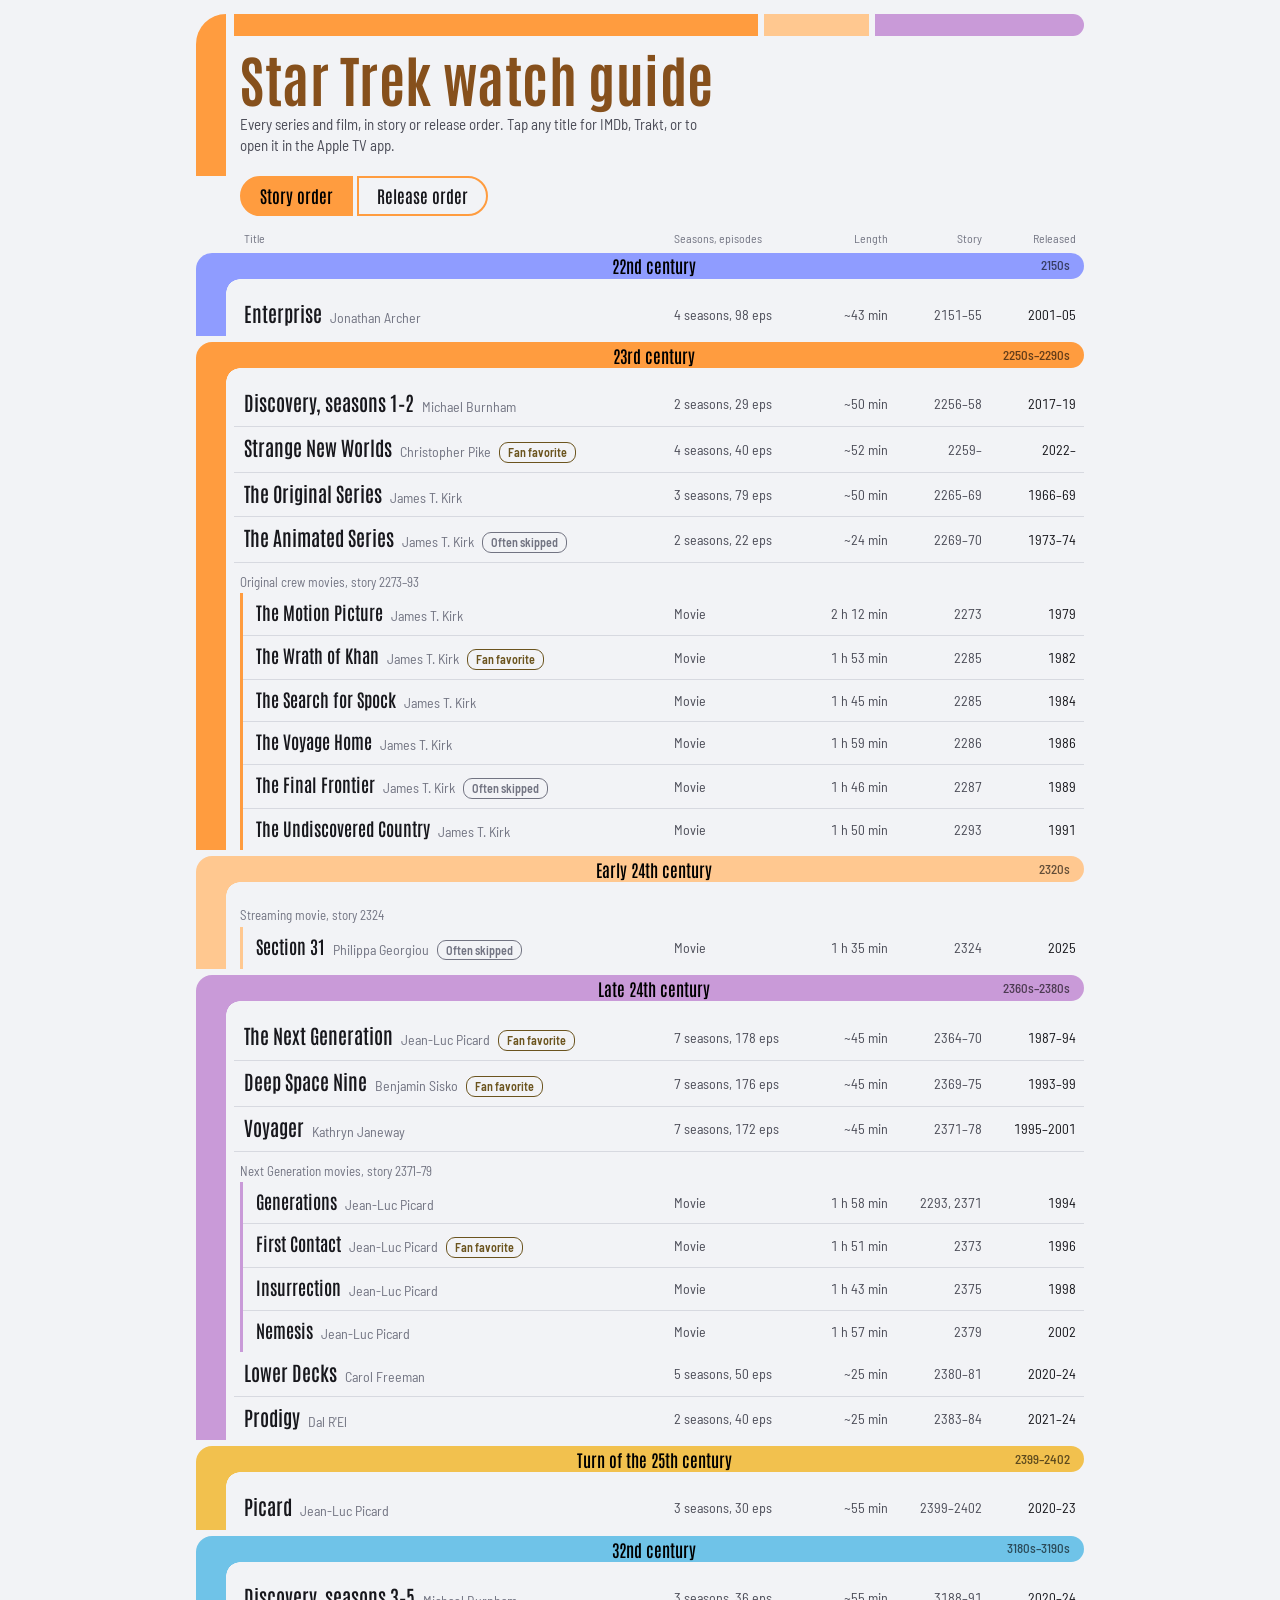
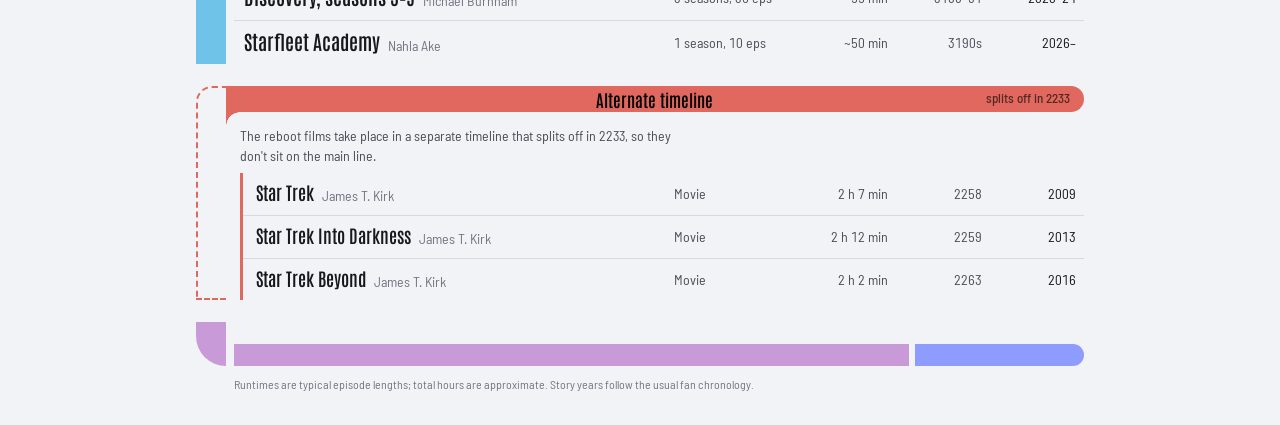
==== star-trek.html @ 736fa16a "Added a Star Trek guide generated by Claude Opus 5.5 High." ====
<!doctype html>
<html lang="en">
<head>
<meta charset="utf-8">
<meta name="viewport" content="width=device-width, initial-scale=1, viewport-fit=cover">
<meta name="color-scheme" content="light dark">
<meta name="theme-color" content="#000000" media="(prefers-color-scheme: dark)">
<meta name="theme-color" content="#f2f3f6" media="(prefers-color-scheme: light)">
<meta name="apple-mobile-web-app-capable" content="yes">
<meta name="apple-mobile-web-app-status-bar-style" content="default">
<title>Star Trek Watch Guide</title>
<link rel="preconnect" href="https://fonts.googleapis.com">
<link rel="preconnect" href="https://fonts.gstatic.com" crossorigin>
<link href="https://fonts.googleapis.com/css2?family=Antonio:wght@400;600;700&family=Barlow+Semi+Condensed:wght@400;500;600&display=swap" rel="stylesheet">
<style>
:root{
  color-scheme:dark;
  --bg:#000;
  --sheet:#14110e;
  --press:#1a1612;
  --backdrop:rgba(0,0,0,.7);
  --mix:100%;
  --title:#ffc890;
  --ink:#f3e7d6;
  --ink-2:#b9ab98;
  --ink-3:#7d7366;
  --line:#2a2622;
  --panel:#100e0c;
  --orange:#ff9c3f;
  --peach:#ffc890;
  --lilac:#c99ad8;
  --blue:#8f9cff;
  --gold:#f2c14e;
  --sky:#6fc3e8;
  --red:#e0685e;
  --display:"Antonio","Arial Narrow","Roboto Condensed",sans-serif;
  --text:"Barlow Semi Condensed","Arial Narrow",system-ui,sans-serif;
  --gl:max(16px,env(safe-area-inset-left));
  --gr:max(16px,env(safe-area-inset-right));
}
@media (prefers-color-scheme: light){
  :root{
    color-scheme:light;
    --bg:#f2f3f6;
    --sheet:#ffffff;
    --panel:#e7e9ef;
    --press:#dcdfe7;
    --line:#d7d9e0;
    --ink:#17171c;
    --ink-2:#4b4c57;
    --ink-3:#727482;
    --backdrop:rgba(25,25,35,.35);
    --mix:55%;
    --title:color-mix(in oklab,#ff9c3f 62%,#000);
  }
}
*{box-sizing:border-box}
[hidden]{display:none!important}
html{-webkit-text-size-adjust:100%}
body{margin:0;background:var(--bg);transition:background-color .2s,color .2s;color:var(--ink);font-family:var(--text);font-size:16px;line-height:1.4}
a{color:inherit}
button{font:inherit;color:inherit}

/* ---------- frame ---------- */
.wrap{max-width:920px;margin:0 auto;padding:calc(env(safe-area-inset-top) + 14px) var(--gr) calc(env(safe-area-inset-bottom) + 32px) var(--gl)}
.top{display:grid;grid-template-columns:30px 1fr;grid-template-rows:auto auto;column-gap:8px}
.elbow{grid-row:1/3;background:var(--orange);border-radius:30px 0 0 0;position:relative}
.topbar{display:flex;gap:6px;height:22px}
.topbar i{display:block;height:100%;border-radius:0 11px 11px 0}
.topbar i:nth-child(1){flex:5;background:var(--orange);border-radius:0}
.topbar i:nth-child(2){flex:1;background:var(--peach);border-radius:0}
.topbar i:nth-child(3){flex:2;background:var(--lilac)}
.head{padding:14px 0 20px 6px}
h1{font-family:var(--display);font-weight:700;font-size:clamp(34px,7vw,56px);line-height:1;margin:0;letter-spacing:.01em;color:var(--title)}
.sub{margin:8px 0 0;color:var(--ink-2);font-size:15px;max-width:60ch}

/* ---------- sort switch ---------- */
.sorter{display:grid;grid-template-columns:30px 1fr;column-gap:8px;margin:0 0 14px}
.seg{display:inline-flex;gap:4px;justify-self:start;margin-left:6px}
.seg button{font-family:var(--display);font-weight:600;font-size:17px;height:40px;padding:0 18px;white-space:nowrap;border:2px solid var(--orange);background:none;color:var(--ink);cursor:pointer;-webkit-tap-highlight-color:transparent}
.seg button:first-child{border-radius:20px 0 0 20px}
.seg button:last-child{border-radius:0 20px 20px 0}
.seg button[aria-pressed="true"]{background:var(--orange);color:#000}
.seg button:focus-visible{outline:2px solid var(--title);outline-offset:2px}

/* ---------- column header (wide only) ---------- */
.cols{display:none}

/* ---------- eras ---------- */
.era{display:grid;grid-template-columns:30px 1fr;column-gap:8px;margin-top:6px}
.era-bar{background:var(--c);border-radius:16px 0 0 0}
.era-body{min-width:0}
/* era header = horizontal band joined to the left bar, label inside */
.era-head{position:relative;display:grid;grid-template-columns:minmax(0,1fr) auto minmax(0,1fr);align-items:center;gap:10px;min-height:26px;margin:0 0 14px -8px;padding:3px 14px 3px 12px;background:var(--c);border-radius:0 13px 13px 0;color:#000}
.era-head.yrs{grid-template-columns:minmax(0,1fr) auto minmax(max-content,1fr)}
.era-head.yrs small{white-space:nowrap}
.era-head::after{content:"";position:absolute;left:0;top:100%;width:14px;height:14px;background:radial-gradient(circle at 100% 100%,transparent 13.5px,var(--c) 14px)}
.era-head h2{grid-column:2;text-align:center;font-family:var(--display);font-weight:600;font-size:17px;margin:0;line-height:1.1;color:#000}
.era-head small{font-size:13px;font-weight:500;font-family:var(--text);color:rgba(0,0,0,.62);grid-column:3;justify-self:end;text-align:right;line-height:1.2}

/* ---------- rows ---------- */
.row{display:block;width:100%;text-align:left;background:none;border:0;border-bottom:1px solid var(--line);padding:10px 4px 10px 6px;cursor:pointer;-webkit-tap-highlight-color:transparent;position:relative}
.row:last-child{border-bottom:0}
.row:hover{background:var(--panel)}
.row:focus-visible{outline:2px solid var(--title);outline-offset:-2px;border-radius:6px}
.row:active{background:var(--press)}
.t{display:flex;align-items:baseline;gap:8px;flex-wrap:wrap}
.name{font-family:var(--display);font-weight:600;font-size:20px;line-height:1.15;color:var(--ink)}
.lead{font-size:14px;color:var(--ink-3);white-space:nowrap}
.tag{font-size:12px;font-weight:600;padding:1px 8px;border-radius:9px;background:var(--c);color:#000;white-space:nowrap}
.tag.fav{background:none;--fc:color-mix(in oklab,var(--gold) var(--mix),#000);color:var(--fc);border:1px solid var(--fc)}
.tag.skip{background:none;color:var(--ink-3);border:1px solid var(--ink-3)}
.meta{display:flex;flex-wrap:wrap;gap:2px 14px;margin-top:3px;font-size:14px;color:var(--ink-2)}
.meta em{font-style:normal;color:var(--ink-3)}
.meta .rel{color:var(--ink)}
.grouplabel{font-size:13px;color:var(--ink-3);padding:10px 0 2px 6px}
.films{border-left:3px solid var(--c);margin-left:6px}
.films .row{padding-left:12px}
.films .name{font-size:18px}

.note{margin:22px 0 0;display:grid;grid-template-columns:30px 1fr;column-gap:8px}
.note .era-bar{background:none;border:2px dashed var(--c);border-right:0}
.note p{margin:4px 0 8px 6px;color:var(--ink-2);font-size:14px;max-width:62ch}
.foot{display:grid;grid-template-columns:30px 1fr;column-gap:8px;margin-top:22px}
.foot .elbow-b{background:var(--lilac);border-radius:0 0 0 30px;height:44px}
.foot .bar{display:flex;gap:6px;align-self:end;height:22px}
.foot .bar i{display:block;height:100%}
.foot .bar i:nth-child(1){flex:4;background:var(--lilac)}
.foot .bar i:nth-child(2){flex:1;background:var(--blue);border-radius:0 11px 11px 0}
.fine{margin:10px 0 0 38px;font-size:12px;color:var(--ink-3)}

/* ---------- popup ---------- */
dialog{border:0;padding:0;background:transparent;color:var(--ink);max-width:none;max-height:none;width:100%;height:100%;margin:0}
dialog::backdrop{background:var(--backdrop);-webkit-backdrop-filter:blur(3px);backdrop-filter:blur(3px)}
.sheet-wrap{position:fixed;inset:0;display:flex;align-items:flex-end;justify-content:center}
.sheet{width:100%;max-width:560px;background:var(--sheet);border-top:4px solid var(--c);border-radius:22px 22px 0 0;padding:18px var(--gr) calc(env(safe-area-inset-bottom) + 18px) var(--gl);max-height:90vh;overflow:auto;animation:up .22s ease-out}
@keyframes up{from{transform:translateY(24px);opacity:0}to{transform:none;opacity:1}}
@media (prefers-reduced-motion:reduce){.sheet{animation:none}}
.sh-top{display:flex;justify-content:space-between;align-items:flex-start;gap:12px}
.sh-era{font-size:13px;color:color-mix(in oklab,var(--c) var(--mix),#000);font-weight:600}
.sh-title{font-family:var(--display);font-weight:700;font-size:30px;line-height:1.05;margin:2px 0 0;color:var(--title)}
.sh-lead{margin-top:4px;font-size:15px;color:var(--ink-2)}
.close{flex:none;width:36px;height:36px;border-radius:18px;border:1px solid var(--ink-3);background:none;cursor:pointer;font-size:20px;line-height:1}
.close:focus-visible{outline:2px solid var(--title);outline-offset:2px}
.facts{display:grid;grid-template-columns:repeat(auto-fit,minmax(110px,1fr));gap:8px;margin:14px 0 6px}
.fact{background:var(--bg);border-radius:10px;padding:8px 10px}
.fact small{display:block;font-size:12px;color:var(--ink-3)}
.fact span{font-family:var(--display);font-size:20px;font-weight:600;white-space:nowrap}
.blurb{color:var(--ink-2);font-size:15px;margin:10px 0 14px}
.why{margin:-4px 0 14px;padding:8px 12px;border-left:3px solid var(--ink-3);background:var(--bg);border-radius:0 8px 8px 0;color:var(--ink-2);font-size:15px}
.why b{color:var(--ink);font-weight:600}
.links{display:grid;gap:8px}
.lk{display:flex;align-items:center;justify-content:space-between;text-decoration:none;color:#000;font-family:var(--display);font-weight:600;font-size:20px;height:52px;padding:0 20px;border-radius:26px;background:var(--lc)}
.lk small{font-family:var(--text);font-weight:500;font-size:13px;opacity:.75}
.lk:focus-visible{outline:2px solid var(--ink);outline-offset:3px}
.lk.apple{--lc:var(--orange)}
.lk.imdb{--lc:var(--gold)}
.lk.trakt{--lc:var(--lilac)}
.lk.off{opacity:.45;pointer-events:none}

/* ---------- wide / landscape ---------- */
@media (min-width:700px){
  .row,.cols div{display:grid;grid-template-columns:minmax(0,1fr) 128px 74px 82px 82px;align-items:center;column-gap:12px;padding:9px 8px 9px 10px}
  .meta{display:contents}
  .meta>span{white-space:nowrap;font-variant-numeric:tabular-nums}
  .meta .m-rt,.meta .m-story,.meta .m-rel{text-align:right}
  .meta em{display:none}
  .cols{display:grid;grid-template-columns:30px 1fr;column-gap:8px;margin-bottom:2px}
  .cols div{padding-top:0;padding-bottom:0;font-size:12px;color:var(--ink-3)}
  .cols div span:nth-child(n+3){text-align:right}
  .films .row{padding-left:13px}
  .sheet-wrap{align-items:center}
  .sheet{border-radius:22px;border-top:0;border-left:6px solid var(--c);padding:22px 24px 24px}
}
@media (min-width:700px) and (max-height:500px){
  /* phone landscape: shorter sheet, links side by side */
  .sheet{max-width:720px}
  .links{grid-template-columns:repeat(3,1fr)}
  .lk{flex-direction:column;justify-content:center;gap:0;height:58px;padding:0 10px}
  .facts{margin:10px 0 8px;grid-template-columns:repeat(auto-fit,minmax(88px,1fr))}
  .fact span{font-size:18px}
  .blurb{display:none}
}
@media (max-width:699px){.meta>span:empty{display:none}
  .seg button{font-size:15px;padding:0 12px;height:38px}}
@media (max-width:380px){
  .top,.era,.note,.foot,.sorter{grid-template-columns:22px 1fr}
  .seg button{padding:0 10px;font-size:14px}
  .elbow{border-radius:22px 0 0 0}
  .fine{margin-left:30px}
}
</style>
</head>
<body>
<div class="wrap">
  <header class="top">
    <div class="elbow" aria-hidden="true"></div>
    <div class="topbar" aria-hidden="true"><i></i><i></i><i></i></div>
    <div class="head">
      <h1>Star Trek watch guide</h1>
      <p class="sub">Every series and film, in story or release order. Tap any title for IMDb, Trakt, or to open it in the Apple TV app.</p>
    </div>
  </header>

  <div class="sorter"><span aria-hidden="true"></span>
    <div class="seg" role="group" aria-label="Sort order">
      <button type="button" data-mode="story" aria-pressed="true">Story order</button>
      <button type="button" data-mode="release" aria-pressed="false">Release order</button>
    </div>
  </div>

  <div class="cols" aria-hidden="true"><span></span><div><span>Title</span><span>Seasons, episodes</span><span>Length</span><span>Story</span><span>Released</span></div></div>

  <main id="timeline"></main>

  <section class="note" id="alt"></section>

  <footer class="foot" aria-hidden="true"><div class="elbow-b"></div><div class="bar"><i></i><i></i></div></footer>
  <p class="fine">Runtimes are typical episode lengths; total hours are approximate. Story years follow the usual fan chronology.</p>
</div>

<dialog id="pop" aria-labelledby="sh-title">
  <div class="sheet-wrap" id="sheetWrap">
    <div class="sheet" id="sheet">
      <div class="sh-top">
        <div><div class="sh-era" id="sh-era"></div><h3 class="sh-title" id="sh-title"></h3><div class="sh-lead" id="sh-lead"></div></div>
        <button class="close" id="close" aria-label="Close">×</button>
      </div>
      <div class="facts" id="sh-facts"></div>
      <p class="blurb" id="sh-blurb"></p>
      <p class="why" id="sh-why"><b>Often skipped.</b> <span></span></p>
      <div class="links">
        <a class="lk apple" id="lk-apple" target="_blank" rel="noopener">Apple TV <small>Open in TV app</small></a>
        <a class="lk imdb" id="lk-imdb" target="_blank" rel="noopener">IMDb <small>Ratings, cast</small></a>
        <a class="lk trakt" id="lk-trakt" target="_blank" rel="noopener">Trakt <small>Track progress</small></a>
      </div>
    </div>
  </div>
</dialog>

<script>
/* ===== DATA ===== */
const ERAS = [
  {id:"e1", name:"22nd century", years:"2150s", c:"var(--blue)", items:[
    {t:"Enterprise", lead:"Jonathan Archer", story:"2151–55", rel:"2001–05", s:4, e:98, rt:43,
     blurb:"Earth's first warp-5 starship, a century before Kirk. Slow first two seasons; season 4 is the strongest.",
     imdb:"tt0244365", trakt:"star-trek-enterprise", apple:"https://tv.apple.com/us/show/star-trek-enterprise/umc.cmc.10fdo1qpaj8u46zk0bo082gc7"}
  ]},
  {id:"e2", name:"23rd century", years:"2250s–2290s", c:"var(--orange)", items:[
    {t:"Discovery, seasons 1–2", lead:"Michael Burnham", story:"2256–58", rel:"2017–19", s:2, e:29, rt:50,
     blurb:"Serialized story around Michael Burnham during the Klingon war. Season 2 introduces this version of Pike and Spock.",
     imdb:"tt5171438", trakt:"star-trek-discovery", apple:"https://tv.apple.com/us/show/star-trek-discovery/umc.cmc.5ge1cirmxod01u8f8m3rplx5g"},
    {t:"Strange New Worlds", lead:"Christopher Pike", story:"2259–", rel:"2022–", s:4, e:40, rt:52, fav:true,
     blurb:"Captain Pike, Spock and Number One on the Enterprise, one adventure per episode. A final six-episode season 5 is still to come.",
     imdb:"tt12327578", trakt:"star-trek-strange-new-worlds", apple:"https://tv.apple.com/us/show/star-trek-strange-new-worlds/umc.cmc.1o10sclnk0t945h2mtuolocip"},
    {t:"The Original Series", lead:"James T. Kirk", story:"2265–69", rel:"1966–69", s:3, e:79, rt:50,
     blurb:"Kirk, Spock and McCoy. Dated production, timeless ideas. A curated best-of list works fine.",
     imdb:"tt0060028", trakt:"star-trek", apple:"https://tv.apple.com/us/show/star-trek-the-original-series/umc.cmc.5howwgk962prd0y3yi928rx5a"},
    {t:"The Animated Series", lead:"James T. Kirk", story:"2269–70", rel:"1973–74", s:2, e:22, rt:24, skip:true,
     blurb:"Saturday-morning continuation with the original cast's voices.",
     why:"A short 1970s cartoon. Fun trivia, but nothing later depends on it.",
     imdb:"tt0069637", trakt:"star-trek-the-animated-series", apple:"https://tv.apple.com/us/show/star-trek-the-animated-series/umc.cmc.56y2l08h8vfsex0vavk2ynf57"},
    {group:"Original crew movies", lead:"James T. Kirk", films:[
      {t:"The Motion Picture", st:"2273", y:1979, rt:132, imdb:"tt0079945", trakt:"star-trek-the-motion-picture-1979", apple:"https://tv.apple.com/us/movie/star-trek-the-motion-picture/umc.cmc.74uz08o8aeuy5jav1j7q8ml7b"},
      {t:"The Wrath of Khan", st:"2285", y:1982, rt:113, fav:true, imdb:"tt0084726", trakt:"star-trek-ii-the-wrath-of-khan-1982", apple:"https://tv.apple.com/us/movie/star-trek-ii-the-wrath-of-khan/umc.cmc.3louhyc2uuswb7fpm9n3fog51"},
      {t:"The Search for Spock", st:"2285", y:1984, rt:105, imdb:"tt0088170", trakt:"star-trek-iii-the-search-for-spock-1984", apple:"https://tv.apple.com/us/movie/star-trek-iii-the-search-for-spock/umc.cmc.7k68kfi3iqlyzgw94drtmhxqx"},
      {t:"The Voyage Home", st:"2286", y:1986, rt:119, imdb:"tt0092007", trakt:"star-trek-iv-the-voyage-home-1986", apple:"https://tv.apple.com/us/movie/star-trek-iv-the-voyage-home/umc.cmc.60sgpu17ghb4kal0yh4y5wudx"},
      {t:"The Final Frontier", st:"2287", y:1989, rt:106, skip:true, why:"Widely considered the weakest original-crew movie, and The Undiscovered Country doesn't require it.", imdb:"tt0098382", trakt:"star-trek-v-the-final-frontier-1989", apple:"https://tv.apple.com/us/movie/star-trek-v-the-final-frontier/umc.cmc.2oow7kmxqbifct4allge36mvf"},
      {t:"The Undiscovered Country", st:"2293", y:1991, rt:110, imdb:"tt0102975", trakt:"star-trek-vi-the-undiscovered-country-1991", apple:"https://tv.apple.com/us/movie/star-trek-vi-the-undiscovered-country/umc.cmc.3f31ie9f35bmily7sokbdl25d"}
    ], story:"2273–93"}
  ]},
  {id:"e25", name:"Early 24th century", years:"2320s", c:"var(--peach)", items:[
    {group:"Streaming movie", lead:"Philippa Georgiou", films:[
      {t:"Section 31", st:"2324", y:2025, rt:95, skip:true, imdb:"tt9603060", trakt:"star-trek-section-31-2025", apple:"https://tv.apple.com/us/movie/star-trek-section-31/umc.cmc.2qo6svome1zp6bjeo4sdm1g6c",
       blurb:"Spy thriller with Michelle Yeoh, set in 2324.",
       why:"Poorly received, and it stands apart from the main storyline."}
    ], story:"2324"}
  ]},
  {id:"e3", name:"Late 24th century", years:"2360s–2380s", c:"var(--lilac)", items:[
    {t:"The Next Generation", lead:"Jean-Luc Picard", story:"2364–70", rel:"1987–94", s:7, e:178, rt:45, fav:true,
     blurb:"Captain Picard's Enterprise-D. Seasons 1–2 are rough; it hits its stride from season 3.",
     imdb:"tt0092455", trakt:"star-trek-the-next-generation", apple:"https://tv.apple.com/us/show/star-trek-the-next-generation/umc.cmc.3xfdqq5108iysguntm4y3wklc"},
    {t:"Deep Space Nine", lead:"Benjamin Sisko", story:"2369–75", rel:"1993–99", s:7, e:176, rt:45, fav:true,
     blurb:"A space station at the edge of a war. The most serialized of the classic shows.",
     imdb:"tt0106145", trakt:"star-trek-deep-space-nine", apple:"https://tv.apple.com/us/show/star-trek-deep-space-nine/umc.cmc.6xuvq2wsnm99d8ne71pqo3q30"},
    {t:"Voyager", lead:"Kathryn Janeway", story:"2371–78", rel:"1995–2001", s:7, e:172, rt:45,
     blurb:"A ship flung across the galaxy, 70 years from home.",
     imdb:"tt0112178", trakt:"star-trek-voyager", apple:"https://tv.apple.com/us/show/star-trek-voyager/umc.cmc.3nelr2c27ahdxh47xw68p0o04"},
    {group:"Next Generation movies", lead:"Jean-Luc Picard", films:[
      {t:"Generations", st:"2293, 2371", y:1994, rt:118, imdb:"tt0111280", trakt:"star-trek-generations-1994", apple:"https://tv.apple.com/us/movie/star-trek-vii-generations/umc.cmc.mn5cpchxt5ygvhkmlnkb4twf"},
      {t:"First Contact", st:"2373", y:1996, rt:111, fav:true, imdb:"tt0117731", trakt:"star-trek-first-contact-1996", apple:"https://tv.apple.com/us/movie/star-trek-viii-first-contact/umc.cmc.4uyaqs81knrnkhbej5kjokx8w"},
      {t:"Insurrection", st:"2375", y:1998, rt:103, imdb:"tt0120844", trakt:"star-trek-insurrection-1998", apple:"https://tv.apple.com/us/movie/star-trek-ix-insurrection/umc.cmc.3zquh6faxkcczwd5lj99c5f23"},
      {t:"Nemesis", st:"2379", y:2002, rt:117, imdb:"tt0253754", trakt:"star-trek-nemesis-2002", apple:"https://tv.apple.com/us/movie/star-trek-x-nemesis/umc.cmc.7083so33nyqipfqj01zlhq39r"}
    ], story:"2371–79"},
    {t:"Lower Decks", lead:"Carol Freeman", story:"2380–81", rel:"2020–24", rm:8, s:5, e:50, rt:25,
     blurb:"Animated comedy about junior officers. Funnier once you know the franchise.",
     imdb:"tt9184820", trakt:"star-trek-lower-decks", apple:"https://tv.apple.com/us/show/star-trek-lower-decks/umc.cmc.3pcgb865v09usl6nqkoi10gu1"},
    {t:"Prodigy", lead:"Dal R'El", story:"2383–84", rel:"2021–24", rm:10, s:2, e:40, rt:25,
     blurb:"Animated adventure about young outsiders who find an abandoned starship. Family-friendly and surprisingly good.",
     imdb:"tt9795876", trakt:"star-trek-prodigy", apple:"https://tv.apple.com/us/show/star-trek-prodigy/umc.cmc.1zqk40gcoayvwt9tai2555wkp"}
  ]},
  {id:"e4", name:"Turn of the 25th century", years:"2399–2402", c:"var(--gold)", items:[
    {t:"Picard", lead:"Jean-Luc Picard", story:"2399–2402", rel:"2020–23", rm:1, s:3, e:30, rt:55,
     blurb:"Jean-Luc Picard in retirement and back in action. Season 3 is a beloved Next Generation reunion.",
     imdb:"tt8806524", trakt:"star-trek-picard", apple:"https://tv.apple.com/us/show/star-trek-picard/umc.cmc.2tqufhly635jf1fnuonxojax"}
  ]},
  {id:"e5", name:"32nd century", years:"3180s–3190s", c:"var(--sky)", items:[
    {t:"Discovery, seasons 3–5", lead:"Michael Burnham", story:"3188–91", rel:"2020–24", rm:10, s:3, e:36, rt:55,
     blurb:"The crew jumps 930 years ahead into a fractured galaxy.",
     imdb:"tt5171438", trakt:"star-trek-discovery", apple:"https://tv.apple.com/us/show/star-trek-discovery/umc.cmc.5ge1cirmxod01u8f8m3rplx5g"},
    {t:"Starfleet Academy", lead:"Nahla Ake", story:"3190s", rel:"2026–", s:1, e:10, rt:50,
     blurb:"Cadets in training at the reopened Academy, led by Holly Hunter's chancellor. Season 2, the last, is due in March 2027.",
     imdb:"tt8622160", trakt:null, traktSearch:"Star Trek Starfleet Academy", apple:"https://tv.apple.com/us/show/star-trek-starfleet-academy/umc.cmc.39ujsorzscjubwo9m4ljd4oxh"}
  ]}
];
const ALT = {name:"Alternate timeline", lead:"James T. Kirk", note:"The reboot films take place in a separate timeline that splits off in 2233, so they don't sit on the main line.", c:"var(--red)", films:[
  {t:"Star Trek", st:"2258", y:2009, rt:127, imdb:"tt0796366", trakt:"star-trek-2009", apple:"https://tv.apple.com/us/movie/star-trek/umc.cmc.1qfm0vxptnl42u4jclqwbtxt9"},
  {t:"Star Trek Into Darkness", st:"2259", y:2013, rt:132, imdb:"tt1408101", trakt:"star-trek-into-darkness-2013", apple:"https://tv.apple.com/us/movie/star-trek-into-darkness/umc.cmc.4rkplfpq4y0zbyxr3xolm5kvf"},
  {t:"Star Trek Beyond", st:"2263", y:2016, rt:122, imdb:"tt2660888", trakt:"star-trek-beyond-2016", apple:"https://tv.apple.com/us/movie/star-trek-beyond/umc.cmc.5wssqlk617t7jjmhn23v7q4pk"}
]};

/* ===== RENDER ===== */
const $ = s => document.querySelector(s);
const esc = s => String(s).replace(/[&<>"]/g, m => ({"&":"&amp;","<":"&lt;",">":"&gt;",'"':"&quot;"}[m]));
const hrs = (e, rt) => Math.round(e * rt / 60);
const fmtMin = m => `${Math.floor(m/60)} h ${m%60} min`;
const registry = [];

function tags(it){
  let h = "";
  if (it.fav) h += `<span class="tag fav">Fan favorite</span>`;
  if (it.skip) h += `<span class="tag skip">Often skipped</span>`;
  return h;
}
function showRow(it, era){
  const i = registry.push({...it, era, kind:"show"}) - 1;
  return `<button class="row show" data-i="${i}" style="--c:${era.c}">
        <span class="t"><span class="name">${esc(it.t)}</span><span class="lead">${esc(it.lead)}</span>${tags(it)}</span>
    <span class="meta">
      <span class="m-eps">${it.s} season${it.s>1?"s":""}, ${it.e} eps</span>
      <span class="m-rt">~${it.rt} min<em> each, ~${hrs(it.e,it.rt)} h total</em></span>
      <span class="m-story"><em>Story </em>${it.story}</span>
      <span class="m-rel rel"><em>Released </em>${it.rel}</span>
    </span></button>`;
}
function filmRow(f, era, groupName){
  const i = registry.push({...f, era, kind:"film", group:groupName}) - 1;
  return `<button class="row film" data-i="${i}" style="--c:${era.c}">
        <span class="t"><span class="name">${esc(f.t)}</span><span class="lead">${esc(f.lead)}</span>${tags(f)}</span>
    <span class="meta">
      <span class="m-eps">Movie</span>
      <span class="m-rt">${fmtMin(f.rt)}</span>
      <span class="m-story"><em>Story </em>${f.st}</span>
      <span class="m-rel rel"><em>Released </em>${f.y}</span>
    </span></button>`;
}
const DECADES = {
  1960:["The original run","var(--orange)"], 1970:["Animation and the first film","var(--peach)"],
  1980:["The films and a new generation","var(--lilac)"], 1990:["Trek on TV at its peak","var(--blue)"],
  2000:["A prequel, a farewell, a reboot","var(--gold)"], 2010:["Reboot films and streaming","var(--sky)"],
  2020:["The streaming era","var(--red)"]
};
let mode = "story";
function render(){
  registry.length = 0;
  if (mode === "release") return renderRelease();
  $("#alt").hidden = false;
  let h = "";
  for (const era of ERAS){
    h += `<section class="era" style="--c:${era.c}" aria-labelledby="${era.id}">
      <div class="era-bar" aria-hidden="true"></div>
      <div class="era-body">
        <div class="era-head yrs"><h2 id="${era.id}">${esc(era.name)}</h2><small>${era.years}</small></div>`;
    for (const it of era.items){
      if (it.group){
        h += `<div class="grouplabel">${esc(it.group)}, story ${it.story}</div><div class="films">`;
        for (const f of it.films) h += filmRow({lead:it.lead, ...f}, era, it.group);
        h += `</div>`;
      } else h += showRow(it, era);
    }
    h += `</div></section>`;
  }
  $("#timeline").innerHTML = h;

  const altEra = {name:ALT.name, years:"from 2233", c:ALT.c};
  let a = `<div class="era-bar" aria-hidden="true" style="--c:${ALT.c}"></div><div class="era-body" style="--c:${ALT.c}">
    <div class="era-head"><h2>${ALT.name}</h2><small>splits off in 2233</small></div>
    <p>${esc(ALT.note)}</p><div class="films">`;
  for (const f of ALT.films) a += filmRow({lead:ALT.lead, ...f}, altEra, "Reboot films");
  a += `</div></div>`;
  $("#alt").innerHTML = a;
}
function renderRelease(){
  const all = [];
  for (const era of ERAS) for (const it of era.items){
    if (it.group) for (const f of it.films) all.push({kind:"film", it:{lead:it.lead, ...f}, era, group:it.group, key:f.y});
    else all.push({kind:"show", it, era, key:parseInt(it.rel) + (it.rm||0)/12});
  }
  const altEra = {name:ALT.name, years:"from 2233", c:ALT.c};
  for (const f of ALT.films) all.push({kind:"film", it:{lead:ALT.lead, ...f}, era:altEra, group:"Reboot films", key:f.y});
  all.sort((a,b) => a.key - b.key);
  let h = "", cur = null;
  for (const x of all){
    const dec = Math.floor(x.key/10)*10;
    if (dec !== cur){
      if (cur !== null) h += `</div></section>`;
      cur = dec;
      const [desc, c] = DECADES[dec];
      h += `<section class="era" style="--c:${c}" aria-labelledby="d${dec}">
        <div class="era-bar" aria-hidden="true"></div>
        <div class="era-body"><div class="era-head"><h2 id="d${dec}">${dec}s</h2><small>${desc}</small></div>`;
    }
    h += x.kind === "show" ? showRow(x.it, x.era) : filmRow(x.it, x.era, x.group);
  }
  h += `</div></section>`;
  $("#timeline").innerHTML = h;
  $("#alt").hidden = true;
}
function setMode(m, save){
  mode = m === "release" ? "release" : "story";
  document.querySelectorAll(".seg button").forEach(b => b.setAttribute("aria-pressed", String(b.dataset.mode === mode)));
  render();
  if (save){
    try { localStorage.setItem("trek-sort", mode); } catch(e){}
    history.replaceState(null, "", mode === "release" ? "#release-order" : location.pathname + location.search);
  }
}
document.querySelectorAll(".seg button").forEach(b => b.addEventListener("click", () => setMode(b.dataset.mode, true)));

/* ===== POPUP ===== */
const pop = $("#pop");
function setLink(el, url){
  if (url){ el.href = url; el.classList.remove("off"); el.removeAttribute("aria-disabled"); }
  else { el.removeAttribute("href"); el.classList.add("off"); el.setAttribute("aria-disabled","true"); }
}
function appleUrl(it){
  if (it.apple) return it.apple;
  const q = it.kind === "film" ? `Star Trek ${it.t}`.replace(/^Star Trek Star Trek/,"Star Trek") : `Star Trek ${it.t.replace(/, seasons.*/,"")}`;
  return `https://tv.apple.com/us/search?term=${encodeURIComponent(q)}`;
}
function open(i){
  const it = registry[i];
  $("#sheet").style.setProperty("--c", it.era.c);
  $("#sh-era").textContent = it.kind === "film" ? `${it.group} · ${it.era.name}` : `${it.era.name}, ${it.era.years}`;
  $("#sh-title").textContent = it.t;
  $("#sh-lead").textContent = it.lead ? `Led by ${it.lead}` : "";
  let f = "";
  if (it.kind === "show"){
    f += `<div class="fact"><small>Seasons</small><span>${it.s}</span></div>`;
    f += `<div class="fact"><small>Episodes</small><span>${it.e}</span></div>`;
    f += `<div class="fact"><small>Episode length</small><span>~${it.rt} min</span></div>`;
    f += `<div class="fact"><small>Total</small><span>~${hrs(it.e,it.rt)} h</span></div>`;
    f += `<div class="fact"><small>Released</small><span>${it.rel}</span></div>`;
    f += `<div class="fact"><small>Story years</small><span>${it.story}</span></div>`;
  } else {
    f += `<div class="fact"><small>Runtime</small><span>${it.rt} min</span></div>`;
    f += `<div class="fact"><small>Released</small><span>${it.y}</span></div>`;
    f += `<div class="fact"><small>Story year</small><span>${it.st}</span></div>`;
  }
  $("#sh-facts").innerHTML = f;
  $("#sh-blurb").textContent = it.blurb || "";
  $("#sh-blurb").hidden = !it.blurb;
  $("#sh-why span").textContent = it.why || "";
  $("#sh-why").hidden = !it.why;
  setLink($("#lk-apple"), appleUrl(it));
  setLink($("#lk-imdb"), it.imdb ? `https://www.imdb.com/title/${it.imdb}/` : `https://www.imdb.com/find/?q=${encodeURIComponent("Star Trek "+it.t)}`);
  setLink($("#lk-trakt"), it.trakt ? `https://trakt.tv/${it.kind==="film"?"movies":"shows"}/${it.trakt}` : `https://trakt.tv/search?query=${encodeURIComponent(it.traktSearch || "Star Trek "+it.t)}`);
  pop.showModal();
  $("#close").focus();
}
document.addEventListener("click", e => {
  const r = e.target.closest(".row");
  if (r) open(+r.dataset.i);
});
$("#close").addEventListener("click", () => pop.close());
$("#sheetWrap").addEventListener("click", e => { if (e.target.id === "sheetWrap") pop.close(); });

let saved = null;
try { saved = localStorage.getItem("trek-sort"); } catch(e){}
setMode(location.hash === "#release-order" ? "release" : (saved || "story"), false);
</script>
</body>
</html>
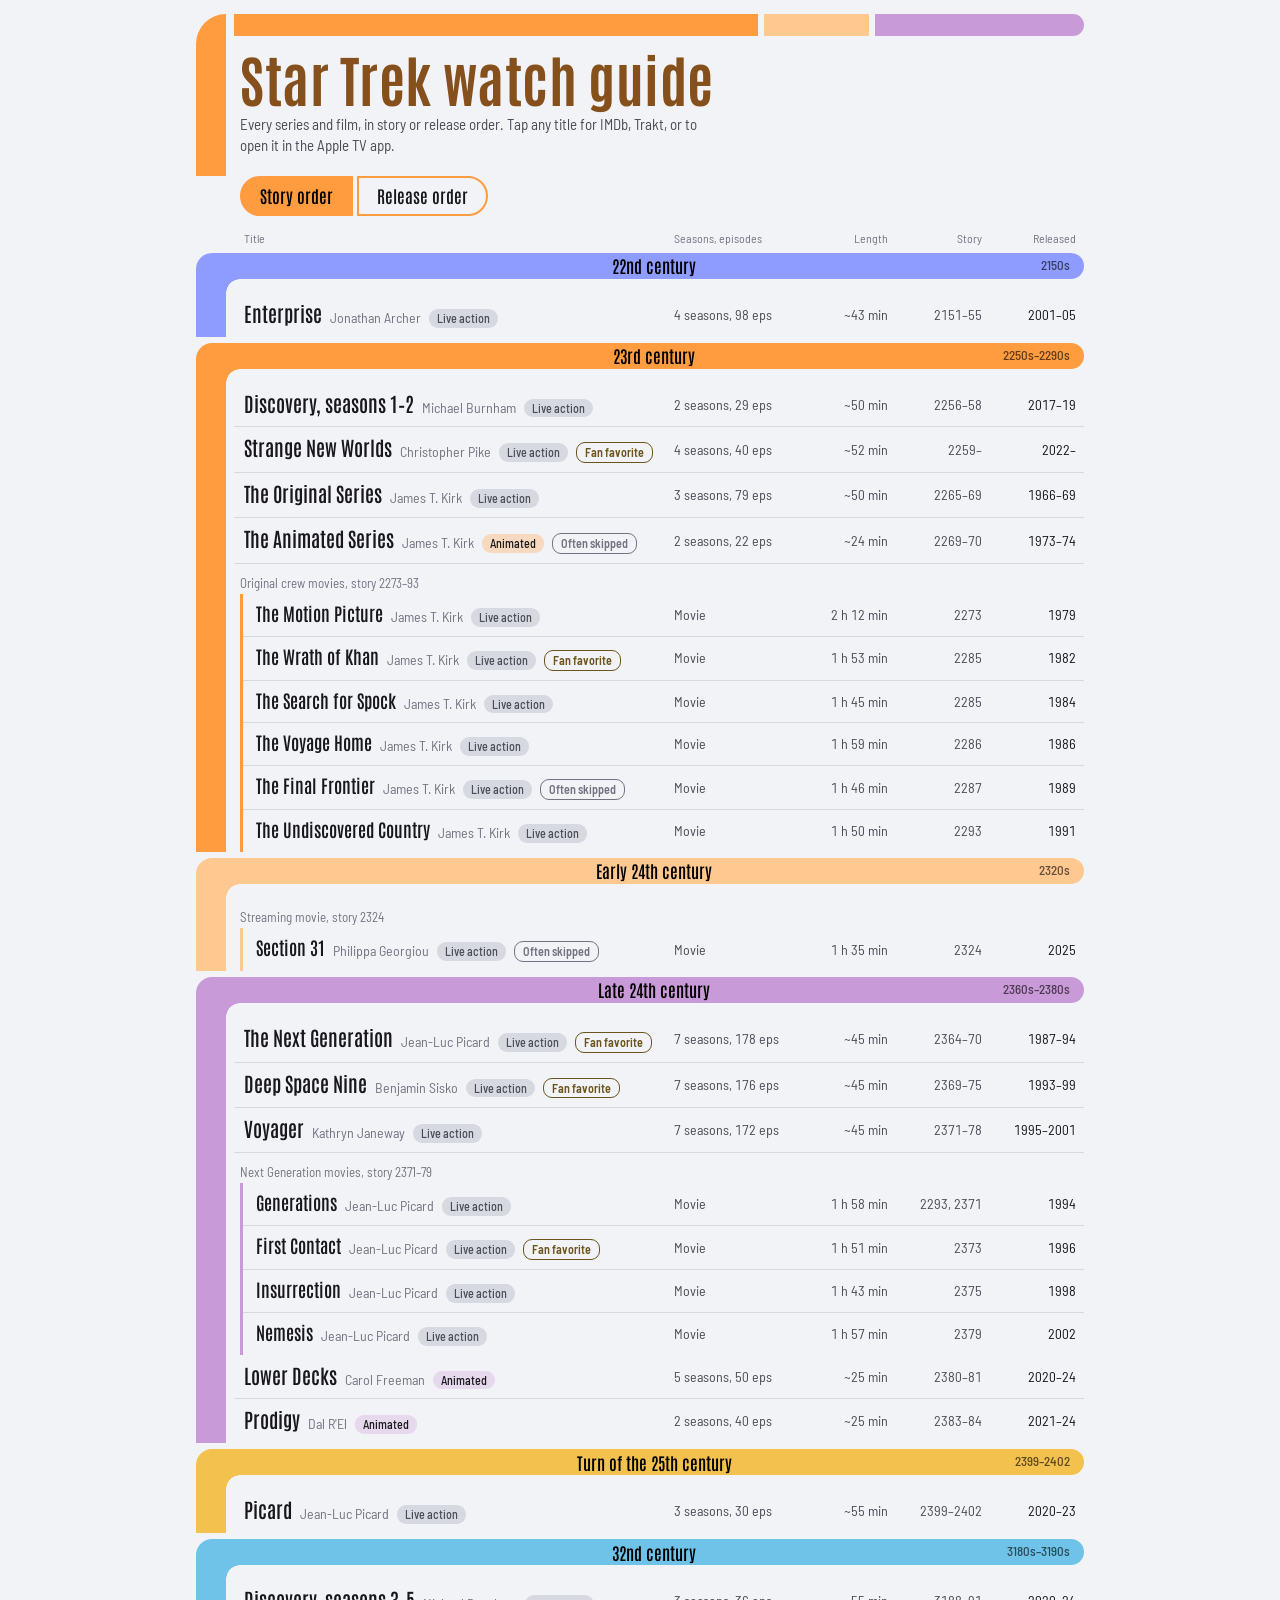
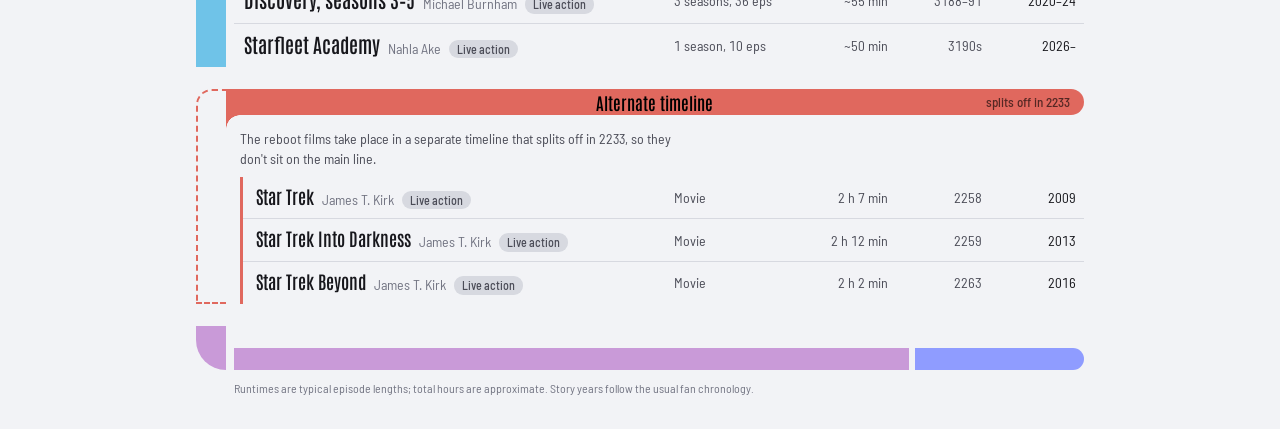
==== commit e290cbb9: "Added `Animated` or `Live action` badges. Generated by Claude Code." ====
--- a/star-trek.html
+++ b/star-trek.html
@@ -109,6 +109,8 @@
 .lead{font-size:14px;color:var(--ink-3);white-space:nowrap}
 .tag{font-size:12px;font-weight:600;padding:1px 8px;border-radius:9px;background:var(--c);color:#000;white-space:nowrap}
 .tag.fav{background:none;--fc:color-mix(in oklab,var(--gold) var(--mix),#000);color:var(--fc);border:1px solid var(--fc)}
+.tag.fmt{border:0;font-weight:500;color:var(--ink-2);background:var(--line)}
+.tag.fmt.anim{color:var(--ink);background:color-mix(in oklab,var(--c) 30%,transparent)}
 .tag.skip{background:none;color:var(--ink-3);border:1px solid var(--ink-3)}
 .meta{display:flex;flex-wrap:wrap;gap:2px 14px;margin-top:3px;font-size:14px;color:var(--ink-2)}
 .meta em{font-style:normal;color:var(--ink-3)}
@@ -256,7 +258,7 @@
     {t:"The Original Series", lead:"James T. Kirk", story:"2265–69", rel:"1966–69", s:3, e:79, rt:50,
      blurb:"Kirk, Spock and McCoy. Dated production, timeless ideas. A curated best-of list works fine.",
      imdb:"tt0060028", trakt:"star-trek", apple:"https://tv.apple.com/us/show/star-trek-the-original-series/umc.cmc.5howwgk962prd0y3yi928rx5a"},
-    {t:"The Animated Series", lead:"James T. Kirk", story:"2269–70", rel:"1973–74", s:2, e:22, rt:24, skip:true,
+    {t:"The Animated Series", anim:true, lead:"James T. Kirk", story:"2269–70", rel:"1973–74", s:2, e:22, rt:24, skip:true,
      blurb:"Saturday-morning continuation with the original cast's voices.",
      why:"A short 1970s cartoon. Fun trivia, but nothing later depends on it.",
      imdb:"tt0069637", trakt:"star-trek-the-animated-series", apple:"https://tv.apple.com/us/show/star-trek-the-animated-series/umc.cmc.56y2l08h8vfsex0vavk2ynf57"},
@@ -292,10 +294,10 @@
       {t:"Insurrection", st:"2375", y:1998, rt:103, imdb:"tt0120844", trakt:"star-trek-insurrection-1998", apple:"https://tv.apple.com/us/movie/star-trek-ix-insurrection/umc.cmc.3zquh6faxkcczwd5lj99c5f23"},
       {t:"Nemesis", st:"2379", y:2002, rt:117, imdb:"tt0253754", trakt:"star-trek-nemesis-2002", apple:"https://tv.apple.com/us/movie/star-trek-x-nemesis/umc.cmc.7083so33nyqipfqj01zlhq39r"}
     ], story:"2371–79"},
-    {t:"Lower Decks", lead:"Carol Freeman", story:"2380–81", rel:"2020–24", rm:8, s:5, e:50, rt:25,
+    {t:"Lower Decks", anim:true, lead:"Carol Freeman", story:"2380–81", rel:"2020–24", rm:8, s:5, e:50, rt:25,
      blurb:"Animated comedy about junior officers. Funnier once you know the franchise.",
      imdb:"tt9184820", trakt:"star-trek-lower-decks", apple:"https://tv.apple.com/us/show/star-trek-lower-decks/umc.cmc.3pcgb865v09usl6nqkoi10gu1"},
-    {t:"Prodigy", lead:"Dal R'El", story:"2383–84", rel:"2021–24", rm:10, s:2, e:40, rt:25,
+    {t:"Prodigy", anim:true, lead:"Dal R'El", story:"2383–84", rel:"2021–24", rm:10, s:2, e:40, rt:25,
      blurb:"Animated adventure about young outsiders who find an abandoned starship. Family-friendly and surprisingly good.",
      imdb:"tt9795876", trakt:"star-trek-prodigy", apple:"https://tv.apple.com/us/show/star-trek-prodigy/umc.cmc.1zqk40gcoayvwt9tai2555wkp"}
   ]},
@@ -327,7 +329,7 @@
 const registry = [];
 
 function tags(it){
-  let h = "";
+  let h = it.anim ? `<span class="tag fmt anim">Animated</span>` : `<span class="tag fmt live">Live action</span>`;
   if (it.fav) h += `<span class="tag fav">Fan favorite</span>`;
   if (it.skip) h += `<span class="tag skip">Often skipped</span>`;
   return h;
@@ -426,6 +428,7 @@
   }
 }
 document.querySelectorAll(".seg button").forEach(b => b.addEventListener("click", () => setMode(b.dataset.mode, true)));
+window.addEventListener("hashchange", () => setMode(location.hash === "#release-order" ? "release" : "story", false));
 
 /* ===== POPUP ===== */
 const pop = $("#pop");
@@ -444,7 +447,7 @@
   $("#sh-era").textContent = it.kind === "film" ? `${it.group} · ${it.era.name}` : `${it.era.name}, ${it.era.years}`;
   $("#sh-title").textContent = it.t;
   $("#sh-lead").textContent = it.lead ? `Led by ${it.lead}` : "";
-  let f = "";
+  let f = `<div class="fact"><small>Format</small><span>${it.anim ? "Animated" : "Live action"}</span></div>`;
   if (it.kind === "show"){
     f += `<div class="fact"><small>Seasons</small><span>${it.s}</span></div>`;
     f += `<div class="fact"><small>Episodes</small><span>${it.e}</span></div>`;
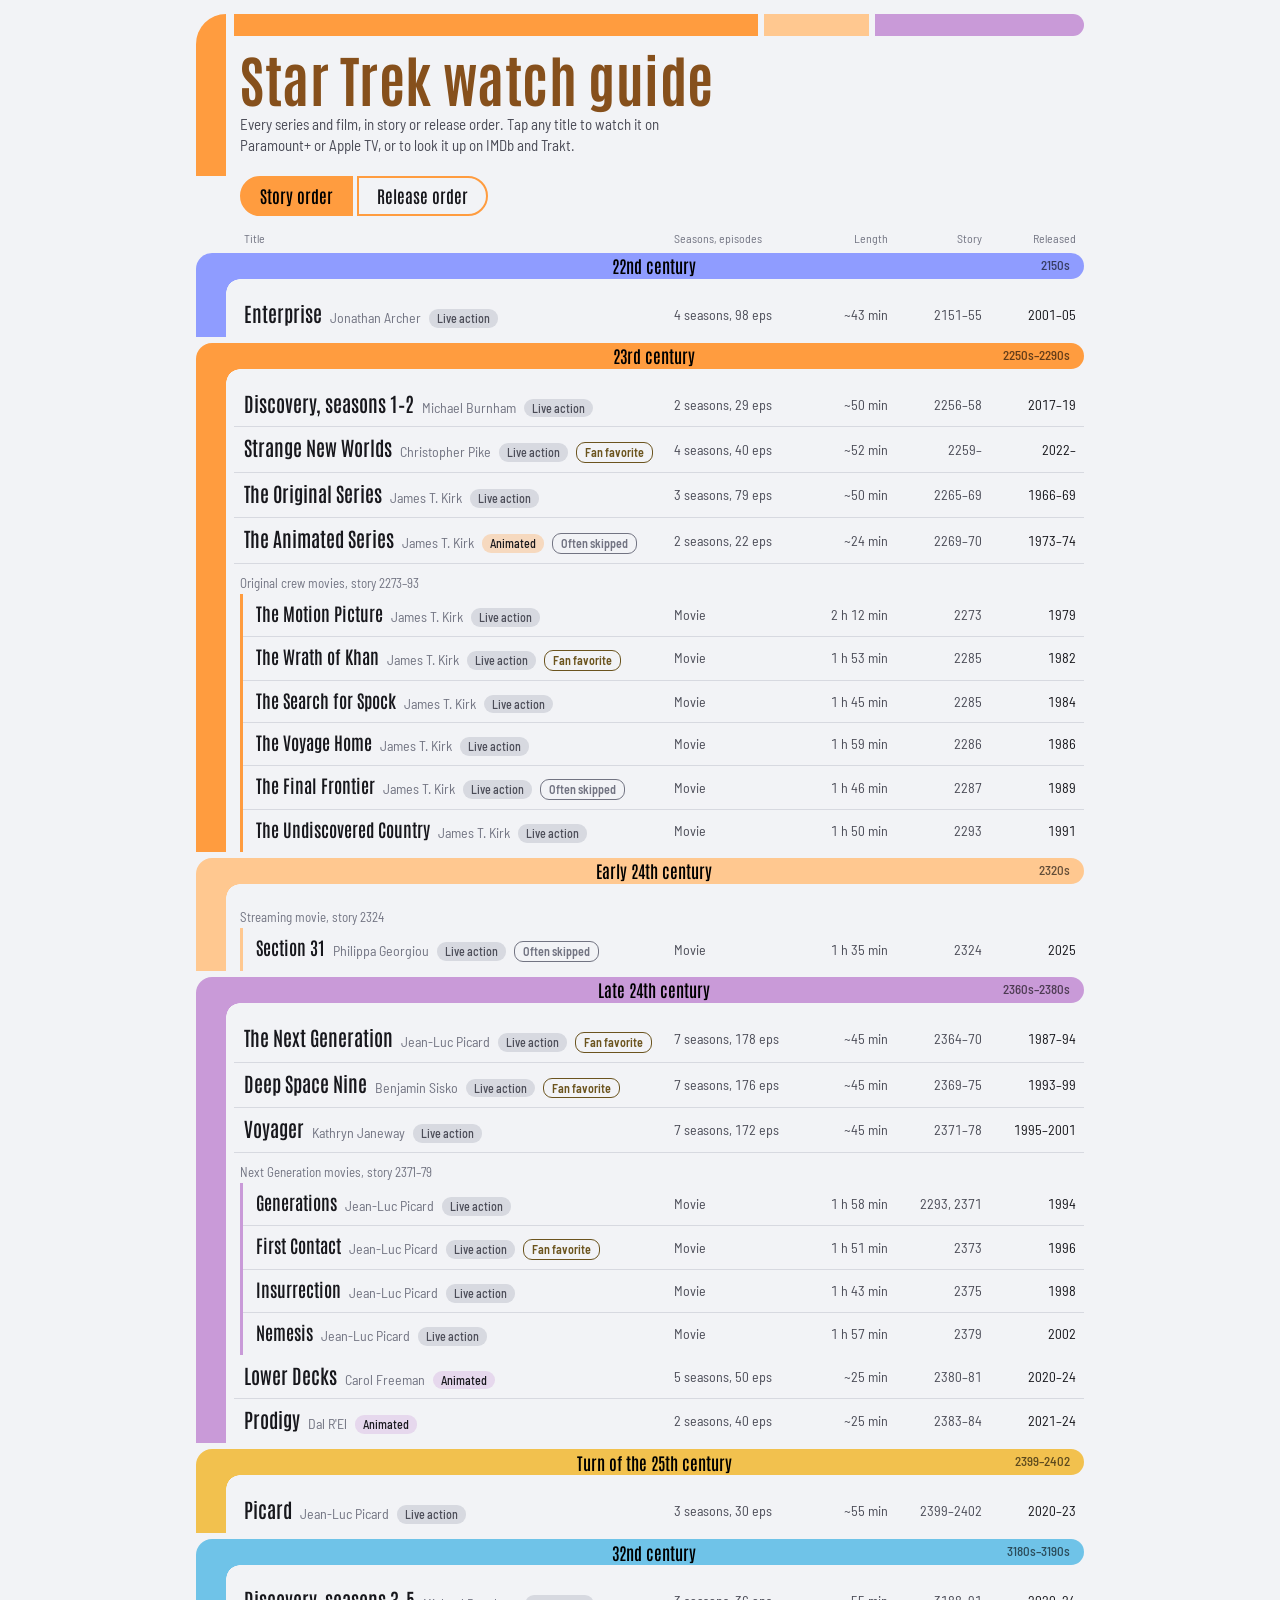
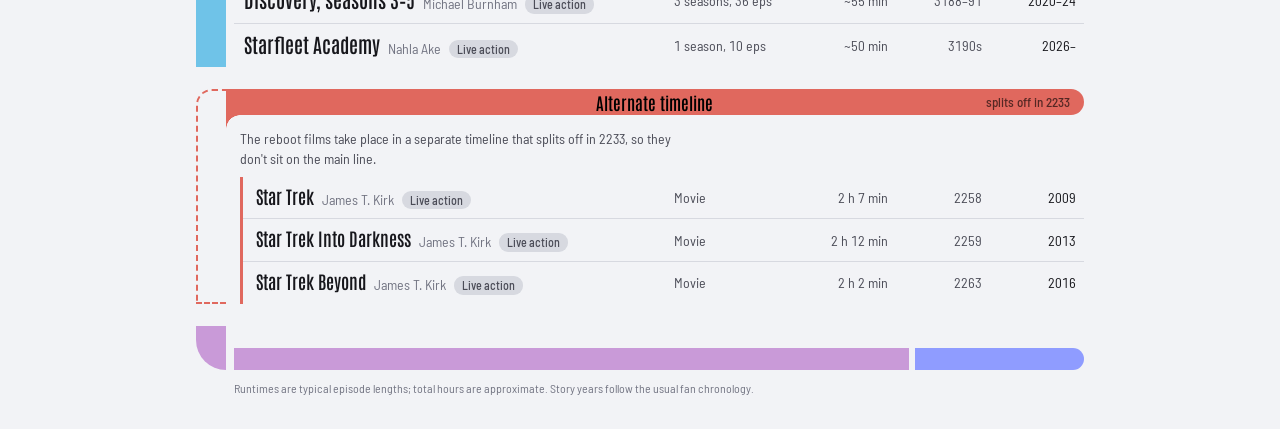
==== commit 96e185f4: "Added Paramount+ links to the Star Trek watch guide. Each title's popup now leads with a Paramount+ " ====
--- a/star-trek.html
+++ b/star-trek.html
@@ -155,6 +155,7 @@
 .lk{display:flex;align-items:center;justify-content:space-between;text-decoration:none;color:#000;font-family:var(--display);font-weight:600;font-size:20px;height:52px;padding:0 20px;border-radius:26px;background:var(--lc)}
 .lk small{font-family:var(--text);font-weight:500;font-size:13px;opacity:.75}
 .lk:focus-visible{outline:2px solid var(--ink);outline-offset:3px}
+.lk.pplus{--lc:var(--blue)}
 .lk.apple{--lc:var(--orange)}
 .lk.imdb{--lc:var(--gold)}
 .lk.trakt{--lc:var(--lilac)}
@@ -177,7 +178,7 @@
 @media (min-width:700px) and (max-height:500px){
   /* phone landscape: shorter sheet, links side by side */
   .sheet{max-width:720px}
-  .links{grid-template-columns:repeat(3,1fr)}
+  .links{grid-template-columns:repeat(4,1fr)}
   .lk{flex-direction:column;justify-content:center;gap:0;height:58px;padding:0 10px}
   .facts{margin:10px 0 8px;grid-template-columns:repeat(auto-fit,minmax(88px,1fr))}
   .fact span{font-size:18px}
@@ -200,7 +201,7 @@
     <div class="topbar" aria-hidden="true"><i></i><i></i><i></i></div>
     <div class="head">
       <h1>Star Trek watch guide</h1>
-      <p class="sub">Every series and film, in story or release order. Tap any title for IMDb, Trakt, or to open it in the Apple TV app.</p>
+      <p class="sub">Every series and film, in story or release order. Tap any title to watch it on Paramount+ or Apple TV, or to look it up on IMDb and Trakt.</p>
     </div>
   </header>
 
@@ -232,6 +233,7 @@
       <p class="blurb" id="sh-blurb"></p>
       <p class="why" id="sh-why"><b>Often skipped.</b> <span></span></p>
       <div class="links">
+        <a class="lk pplus" id="lk-pplus" target="_blank" rel="noopener">Paramount+ <small>Stream it</small></a>
         <a class="lk apple" id="lk-apple" target="_blank" rel="noopener">Apple TV <small>Open in TV app</small></a>
         <a class="lk imdb" id="lk-imdb" target="_blank" rel="noopener">IMDb <small>Ratings, cast</small></a>
         <a class="lk trakt" id="lk-trakt" target="_blank" rel="noopener">Trakt <small>Track progress</small></a>
@@ -246,34 +248,34 @@
   {id:"e1", name:"22nd century", years:"2150s", c:"var(--blue)", items:[
     {t:"Enterprise", lead:"Jonathan Archer", story:"2151–55", rel:"2001–05", s:4, e:98, rt:43,
      blurb:"Earth's first warp-5 starship, a century before Kirk. Slow first two seasons; season 4 is the strongest.",
-     imdb:"tt0244365", trakt:"star-trek-enterprise", apple:"https://tv.apple.com/us/show/star-trek-enterprise/umc.cmc.10fdo1qpaj8u46zk0bo082gc7"}
+     imdb:"tt0244365", pplus:"https://www.paramountplus.com/shows/enterprise/", trakt:"star-trek-enterprise", apple:"https://tv.apple.com/us/show/star-trek-enterprise/umc.cmc.10fdo1qpaj8u46zk0bo082gc7"}
   ]},
   {id:"e2", name:"23rd century", years:"2250s–2290s", c:"var(--orange)", items:[
     {t:"Discovery, seasons 1–2", lead:"Michael Burnham", story:"2256–58", rel:"2017–19", s:2, e:29, rt:50,
      blurb:"Serialized story around Michael Burnham during the Klingon war. Season 2 introduces this version of Pike and Spock.",
-     imdb:"tt5171438", trakt:"star-trek-discovery", apple:"https://tv.apple.com/us/show/star-trek-discovery/umc.cmc.5ge1cirmxod01u8f8m3rplx5g"},
+     imdb:"tt5171438", pplus:"https://www.paramountplus.com/shows/star-trek-discovery/", trakt:"star-trek-discovery", apple:"https://tv.apple.com/us/show/star-trek-discovery/umc.cmc.5ge1cirmxod01u8f8m3rplx5g"},
     {t:"Strange New Worlds", lead:"Christopher Pike", story:"2259–", rel:"2022–", s:4, e:40, rt:52, fav:true,
      blurb:"Captain Pike, Spock and Number One on the Enterprise, one adventure per episode. A final six-episode season 5 is still to come.",
-     imdb:"tt12327578", trakt:"star-trek-strange-new-worlds", apple:"https://tv.apple.com/us/show/star-trek-strange-new-worlds/umc.cmc.1o10sclnk0t945h2mtuolocip"},
+     imdb:"tt12327578", pplus:"https://www.paramountplus.com/shows/star-trek-strange-new-worlds/", trakt:"star-trek-strange-new-worlds", apple:"https://tv.apple.com/us/show/star-trek-strange-new-worlds/umc.cmc.1o10sclnk0t945h2mtuolocip"},
     {t:"The Original Series", lead:"James T. Kirk", story:"2265–69", rel:"1966–69", s:3, e:79, rt:50,
      blurb:"Kirk, Spock and McCoy. Dated production, timeless ideas. A curated best-of list works fine.",
-     imdb:"tt0060028", trakt:"star-trek", apple:"https://tv.apple.com/us/show/star-trek-the-original-series/umc.cmc.5howwgk962prd0y3yi928rx5a"},
+     imdb:"tt0060028", pplus:"https://www.paramountplus.com/shows/star_trek/", trakt:"star-trek", apple:"https://tv.apple.com/us/show/star-trek-the-original-series/umc.cmc.5howwgk962prd0y3yi928rx5a"},
     {t:"The Animated Series", anim:true, lead:"James T. Kirk", story:"2269–70", rel:"1973–74", s:2, e:22, rt:24, skip:true,
      blurb:"Saturday-morning continuation with the original cast's voices.",
      why:"A short 1970s cartoon. Fun trivia, but nothing later depends on it.",
-     imdb:"tt0069637", trakt:"star-trek-the-animated-series", apple:"https://tv.apple.com/us/show/star-trek-the-animated-series/umc.cmc.56y2l08h8vfsex0vavk2ynf57"},
+     imdb:"tt0069637", pplus:"https://www.paramountplus.com/shows/star_trek_animated/", trakt:"star-trek-the-animated-series", apple:"https://tv.apple.com/us/show/star-trek-the-animated-series/umc.cmc.56y2l08h8vfsex0vavk2ynf57"},
     {group:"Original crew movies", lead:"James T. Kirk", films:[
-      {t:"The Motion Picture", st:"2273", y:1979, rt:132, imdb:"tt0079945", trakt:"star-trek-the-motion-picture-1979", apple:"https://tv.apple.com/us/movie/star-trek-the-motion-picture/umc.cmc.74uz08o8aeuy5jav1j7q8ml7b"},
-      {t:"The Wrath of Khan", st:"2285", y:1982, rt:113, fav:true, imdb:"tt0084726", trakt:"star-trek-ii-the-wrath-of-khan-1982", apple:"https://tv.apple.com/us/movie/star-trek-ii-the-wrath-of-khan/umc.cmc.3louhyc2uuswb7fpm9n3fog51"},
-      {t:"The Search for Spock", st:"2285", y:1984, rt:105, imdb:"tt0088170", trakt:"star-trek-iii-the-search-for-spock-1984", apple:"https://tv.apple.com/us/movie/star-trek-iii-the-search-for-spock/umc.cmc.7k68kfi3iqlyzgw94drtmhxqx"},
-      {t:"The Voyage Home", st:"2286", y:1986, rt:119, imdb:"tt0092007", trakt:"star-trek-iv-the-voyage-home-1986", apple:"https://tv.apple.com/us/movie/star-trek-iv-the-voyage-home/umc.cmc.60sgpu17ghb4kal0yh4y5wudx"},
-      {t:"The Final Frontier", st:"2287", y:1989, rt:106, skip:true, why:"Widely considered the weakest original-crew movie, and The Undiscovered Country doesn't require it.", imdb:"tt0098382", trakt:"star-trek-v-the-final-frontier-1989", apple:"https://tv.apple.com/us/movie/star-trek-v-the-final-frontier/umc.cmc.2oow7kmxqbifct4allge36mvf"},
-      {t:"The Undiscovered Country", st:"2293", y:1991, rt:110, imdb:"tt0102975", trakt:"star-trek-vi-the-undiscovered-country-1991", apple:"https://tv.apple.com/us/movie/star-trek-vi-the-undiscovered-country/umc.cmc.3f31ie9f35bmily7sokbdl25d"}
+      {t:"The Motion Picture", st:"2273", y:1979, rt:132, imdb:"tt0079945", pplus:"https://www.paramountplus.com/movies/video/7MI9dv6oQQCo733jnwnv4bT6WjSY_mBr/", trakt:"star-trek-the-motion-picture-1979", apple:"https://tv.apple.com/us/movie/star-trek-the-motion-picture/umc.cmc.74uz08o8aeuy5jav1j7q8ml7b"},
+      {t:"The Wrath of Khan", st:"2285", y:1982, rt:113, fav:true, imdb:"tt0084726", pplus:"https://www.paramountplus.com/movies/video/1DooAass83NPqUjSxIWGPKeELkwa2CXp/", trakt:"star-trek-ii-the-wrath-of-khan-1982", apple:"https://tv.apple.com/us/movie/star-trek-ii-the-wrath-of-khan/umc.cmc.3louhyc2uuswb7fpm9n3fog51"},
+      {t:"The Search for Spock", st:"2285", y:1984, rt:105, imdb:"tt0088170", pplus:"https://www.paramountplus.com/movies/video/zucLKcn6HykN8ksrBh0eBcu8hjWSTnjE/", trakt:"star-trek-iii-the-search-for-spock-1984", apple:"https://tv.apple.com/us/movie/star-trek-iii-the-search-for-spock/umc.cmc.7k68kfi3iqlyzgw94drtmhxqx"},
+      {t:"The Voyage Home", st:"2286", y:1986, rt:119, imdb:"tt0092007", pplus:"https://www.paramountplus.com/movies/video/2y1Ft4fKkFM9anBA_MxIn0wSmQ54_Q21/", trakt:"star-trek-iv-the-voyage-home-1986", apple:"https://tv.apple.com/us/movie/star-trek-iv-the-voyage-home/umc.cmc.60sgpu17ghb4kal0yh4y5wudx"},
+      {t:"The Final Frontier", st:"2287", y:1989, rt:106, skip:true, why:"Widely considered the weakest original-crew movie, and The Undiscovered Country doesn't require it.", imdb:"tt0098382", pplus:"https://www.paramountplus.com/movies/video/u4LO96RFNGzcNzPgtHPzMd4UIcjHA29N/", trakt:"star-trek-v-the-final-frontier-1989", apple:"https://tv.apple.com/us/movie/star-trek-v-the-final-frontier/umc.cmc.2oow7kmxqbifct4allge36mvf"},
+      {t:"The Undiscovered Country", st:"2293", y:1991, rt:110, imdb:"tt0102975", pplus:"https://www.paramountplus.com/movies/video/AtBd4BsgKlfG7fSmV_f4DK370okC98sR/", trakt:"star-trek-vi-the-undiscovered-country-1991", apple:"https://tv.apple.com/us/movie/star-trek-vi-the-undiscovered-country/umc.cmc.3f31ie9f35bmily7sokbdl25d"}
     ], story:"2273–93"}
   ]},
   {id:"e25", name:"Early 24th century", years:"2320s", c:"var(--peach)", items:[
     {group:"Streaming movie", lead:"Philippa Georgiou", films:[
-      {t:"Section 31", st:"2324", y:2025, rt:95, skip:true, imdb:"tt9603060", trakt:"star-trek-section-31-2025", apple:"https://tv.apple.com/us/movie/star-trek-section-31/umc.cmc.2qo6svome1zp6bjeo4sdm1g6c",
+      {t:"Section 31", st:"2324", y:2025, rt:95, skip:true, imdb:"tt9603060", pplus:"https://www.paramountplus.com/movies/video/hxLi_fyTiqdAOtq1_cSt2HXQuj9mkZJh/", trakt:"star-trek-section-31-2025", apple:"https://tv.apple.com/us/movie/star-trek-section-31/umc.cmc.2qo6svome1zp6bjeo4sdm1g6c",
        blurb:"Spy thriller with Michelle Yeoh, set in 2324.",
        why:"Poorly received, and it stands apart from the main storyline."}
     ], story:"2324"}
@@ -281,22 +283,22 @@
   {id:"e3", name:"Late 24th century", years:"2360s–2380s", c:"var(--lilac)", items:[
     {t:"The Next Generation", lead:"Jean-Luc Picard", story:"2364–70", rel:"1987–94", s:7, e:178, rt:45, fav:true,
      blurb:"Captain Picard's Enterprise-D. Seasons 1–2 are rough; it hits its stride from season 3.",
-     imdb:"tt0092455", trakt:"star-trek-the-next-generation", apple:"https://tv.apple.com/us/show/star-trek-the-next-generation/umc.cmc.3xfdqq5108iysguntm4y3wklc"},
+     imdb:"tt0092455", pplus:"https://www.paramountplus.com/shows/star_trek_the_next_generation/", trakt:"star-trek-the-next-generation", apple:"https://tv.apple.com/us/show/star-trek-the-next-generation/umc.cmc.3xfdqq5108iysguntm4y3wklc"},
     {t:"Deep Space Nine", lead:"Benjamin Sisko", story:"2369–75", rel:"1993–99", s:7, e:176, rt:45, fav:true,
      blurb:"A space station at the edge of a war. The most serialized of the classic shows.",
-     imdb:"tt0106145", trakt:"star-trek-deep-space-nine", apple:"https://tv.apple.com/us/show/star-trek-deep-space-nine/umc.cmc.6xuvq2wsnm99d8ne71pqo3q30"},
+     imdb:"tt0106145", pplus:"https://www.paramountplus.com/shows/star_trek_deep_space_nine/", trakt:"star-trek-deep-space-nine", apple:"https://tv.apple.com/us/show/star-trek-deep-space-nine/umc.cmc.6xuvq2wsnm99d8ne71pqo3q30"},
     {t:"Voyager", lead:"Kathryn Janeway", story:"2371–78", rel:"1995–2001", s:7, e:172, rt:45,
      blurb:"A ship flung across the galaxy, 70 years from home.",
-     imdb:"tt0112178", trakt:"star-trek-voyager", apple:"https://tv.apple.com/us/show/star-trek-voyager/umc.cmc.3nelr2c27ahdxh47xw68p0o04"},
+     imdb:"tt0112178", pplus:"https://www.paramountplus.com/shows/star_trek_voyager/", trakt:"star-trek-voyager", apple:"https://tv.apple.com/us/show/star-trek-voyager/umc.cmc.3nelr2c27ahdxh47xw68p0o04"},
     {group:"Next Generation movies", lead:"Jean-Luc Picard", films:[
-      {t:"Generations", st:"2293, 2371", y:1994, rt:118, imdb:"tt0111280", trakt:"star-trek-generations-1994", apple:"https://tv.apple.com/us/movie/star-trek-vii-generations/umc.cmc.mn5cpchxt5ygvhkmlnkb4twf"},
-      {t:"First Contact", st:"2373", y:1996, rt:111, fav:true, imdb:"tt0117731", trakt:"star-trek-first-contact-1996", apple:"https://tv.apple.com/us/movie/star-trek-viii-first-contact/umc.cmc.4uyaqs81knrnkhbej5kjokx8w"},
-      {t:"Insurrection", st:"2375", y:1998, rt:103, imdb:"tt0120844", trakt:"star-trek-insurrection-1998", apple:"https://tv.apple.com/us/movie/star-trek-ix-insurrection/umc.cmc.3zquh6faxkcczwd5lj99c5f23"},
-      {t:"Nemesis", st:"2379", y:2002, rt:117, imdb:"tt0253754", trakt:"star-trek-nemesis-2002", apple:"https://tv.apple.com/us/movie/star-trek-x-nemesis/umc.cmc.7083so33nyqipfqj01zlhq39r"}
+      {t:"Generations", st:"2293, 2371", y:1994, rt:118, imdb:"tt0111280", pplus:"https://www.paramountplus.com/movies/video/qktISmdbebHu7qB2qtzhg3fNsrL16PXi/", trakt:"star-trek-generations-1994", apple:"https://tv.apple.com/us/movie/star-trek-vii-generations/umc.cmc.mn5cpchxt5ygvhkmlnkb4twf"},
+      {t:"First Contact", st:"2373", y:1996, rt:111, fav:true, imdb:"tt0117731", pplus:"https://www.paramountplus.com/movies/video/iTGmLzm3gQN57pAqWamGAFpjatqCYgs_/", trakt:"star-trek-first-contact-1996", apple:"https://tv.apple.com/us/movie/star-trek-viii-first-contact/umc.cmc.4uyaqs81knrnkhbej5kjokx8w"},
+      {t:"Insurrection", st:"2375", y:1998, rt:103, imdb:"tt0120844", pplus:"https://www.paramountplus.com/movies/video/z4QF94bldMkQpyafpHziL4xOiWoOwJvk/", trakt:"star-trek-insurrection-1998", apple:"https://tv.apple.com/us/movie/star-trek-ix-insurrection/umc.cmc.3zquh6faxkcczwd5lj99c5f23"},
+      {t:"Nemesis", st:"2379", y:2002, rt:117, imdb:"tt0253754", pplus:"https://www.paramountplus.com/movies/video/dIV3Megz6HcabSKkdmmdXpNy4l7dOpwk/", trakt:"star-trek-nemesis-2002", apple:"https://tv.apple.com/us/movie/star-trek-x-nemesis/umc.cmc.7083so33nyqipfqj01zlhq39r"}
     ], story:"2371–79"},
     {t:"Lower Decks", anim:true, lead:"Carol Freeman", story:"2380–81", rel:"2020–24", rm:8, s:5, e:50, rt:25,
      blurb:"Animated comedy about junior officers. Funnier once you know the franchise.",
-     imdb:"tt9184820", trakt:"star-trek-lower-decks", apple:"https://tv.apple.com/us/show/star-trek-lower-decks/umc.cmc.3pcgb865v09usl6nqkoi10gu1"},
+     imdb:"tt9184820", pplus:"https://www.paramountplus.com/shows/star-trek-lower-decks/", trakt:"star-trek-lower-decks", apple:"https://tv.apple.com/us/show/star-trek-lower-decks/umc.cmc.3pcgb865v09usl6nqkoi10gu1"},
     {t:"Prodigy", anim:true, lead:"Dal R'El", story:"2383–84", rel:"2021–24", rm:10, s:2, e:40, rt:25,
      blurb:"Animated adventure about young outsiders who find an abandoned starship. Family-friendly and surprisingly good.",
      imdb:"tt9795876", trakt:"star-trek-prodigy", apple:"https://tv.apple.com/us/show/star-trek-prodigy/umc.cmc.1zqk40gcoayvwt9tai2555wkp"}
@@ -304,21 +306,21 @@
   {id:"e4", name:"Turn of the 25th century", years:"2399–2402", c:"var(--gold)", items:[
     {t:"Picard", lead:"Jean-Luc Picard", story:"2399–2402", rel:"2020–23", rm:1, s:3, e:30, rt:55,
      blurb:"Jean-Luc Picard in retirement and back in action. Season 3 is a beloved Next Generation reunion.",
-     imdb:"tt8806524", trakt:"star-trek-picard", apple:"https://tv.apple.com/us/show/star-trek-picard/umc.cmc.2tqufhly635jf1fnuonxojax"}
+     imdb:"tt8806524", pplus:"https://www.paramountplus.com/shows/star-trek-picard/", trakt:"star-trek-picard", apple:"https://tv.apple.com/us/show/star-trek-picard/umc.cmc.2tqufhly635jf1fnuonxojax"}
   ]},
   {id:"e5", name:"32nd century", years:"3180s–3190s", c:"var(--sky)", items:[
     {t:"Discovery, seasons 3–5", lead:"Michael Burnham", story:"3188–91", rel:"2020–24", rm:10, s:3, e:36, rt:55,
      blurb:"The crew jumps 930 years ahead into a fractured galaxy.",
-     imdb:"tt5171438", trakt:"star-trek-discovery", apple:"https://tv.apple.com/us/show/star-trek-discovery/umc.cmc.5ge1cirmxod01u8f8m3rplx5g"},
+     imdb:"tt5171438", pplus:"https://www.paramountplus.com/shows/star-trek-discovery/", trakt:"star-trek-discovery", apple:"https://tv.apple.com/us/show/star-trek-discovery/umc.cmc.5ge1cirmxod01u8f8m3rplx5g"},
     {t:"Starfleet Academy", lead:"Nahla Ake", story:"3190s", rel:"2026–", s:1, e:10, rt:50,
      blurb:"Cadets in training at the reopened Academy, led by Holly Hunter's chancellor. Season 2, the last, is due in March 2027.",
-     imdb:"tt8622160", trakt:null, traktSearch:"Star Trek Starfleet Academy", apple:"https://tv.apple.com/us/show/star-trek-starfleet-academy/umc.cmc.39ujsorzscjubwo9m4ljd4oxh"}
+     imdb:"tt8622160", pplus:"https://www.paramountplus.com/shows/star-trek-starfleet-academy/", trakt:null, traktSearch:"Star Trek Starfleet Academy", apple:"https://tv.apple.com/us/show/star-trek-starfleet-academy/umc.cmc.39ujsorzscjubwo9m4ljd4oxh"}
   ]}
 ];
 const ALT = {name:"Alternate timeline", lead:"James T. Kirk", note:"The reboot films take place in a separate timeline that splits off in 2233, so they don't sit on the main line.", c:"var(--red)", films:[
-  {t:"Star Trek", st:"2258", y:2009, rt:127, imdb:"tt0796366", trakt:"star-trek-2009", apple:"https://tv.apple.com/us/movie/star-trek/umc.cmc.1qfm0vxptnl42u4jclqwbtxt9"},
-  {t:"Star Trek Into Darkness", st:"2259", y:2013, rt:132, imdb:"tt1408101", trakt:"star-trek-into-darkness-2013", apple:"https://tv.apple.com/us/movie/star-trek-into-darkness/umc.cmc.4rkplfpq4y0zbyxr3xolm5kvf"},
-  {t:"Star Trek Beyond", st:"2263", y:2016, rt:122, imdb:"tt2660888", trakt:"star-trek-beyond-2016", apple:"https://tv.apple.com/us/movie/star-trek-beyond/umc.cmc.5wssqlk617t7jjmhn23v7q4pk"}
+  {t:"Star Trek", st:"2258", y:2009, rt:127, imdb:"tt0796366", pplus:"https://www.paramountplus.com/movies/video/aotpJ4rkRqtrqIITSdgM5SnOOzQhg9k9/", trakt:"star-trek-2009", apple:"https://tv.apple.com/us/movie/star-trek/umc.cmc.1qfm0vxptnl42u4jclqwbtxt9"},
+  {t:"Star Trek Into Darkness", st:"2259", y:2013, rt:132, imdb:"tt1408101", pplus:"https://www.paramountplus.com/movies/video/f9_5tSlLxQrgUdfrJekgeJdNnJLZBpuD/", trakt:"star-trek-into-darkness-2013", apple:"https://tv.apple.com/us/movie/star-trek-into-darkness/umc.cmc.4rkplfpq4y0zbyxr3xolm5kvf"},
+  {t:"Star Trek Beyond", st:"2263", y:2016, rt:122, imdb:"tt2660888", pplus:"https://www.paramountplus.com/movies/video/PP_Z07j49bpd8gFCkl1RlPoniqf1UTAb/", trakt:"star-trek-beyond-2016", apple:"https://tv.apple.com/us/movie/star-trek-beyond/umc.cmc.5wssqlk617t7jjmhn23v7q4pk"}
 ]};
 
 /* ===== RENDER ===== */
@@ -436,10 +438,10 @@
   if (url){ el.href = url; el.classList.remove("off"); el.removeAttribute("aria-disabled"); }
   else { el.removeAttribute("href"); el.classList.add("off"); el.setAttribute("aria-disabled","true"); }
 }
+const searchName = it => it.kind === "film" ? `Star Trek ${it.t}`.replace(/^Star Trek Star Trek/,"Star Trek") : `Star Trek ${it.t.replace(/, seasons.*/,"")}`;
 function appleUrl(it){
   if (it.apple) return it.apple;
-  const q = it.kind === "film" ? `Star Trek ${it.t}`.replace(/^Star Trek Star Trek/,"Star Trek") : `Star Trek ${it.t.replace(/, seasons.*/,"")}`;
-  return `https://tv.apple.com/us/search?term=${encodeURIComponent(q)}`;
+  return `https://tv.apple.com/us/search?term=${encodeURIComponent(searchName(it))}`;
 }
 function open(i){
   const it = registry[i];
@@ -465,6 +467,7 @@
   $("#sh-blurb").hidden = !it.blurb;
   $("#sh-why span").textContent = it.why || "";
   $("#sh-why").hidden = !it.why;
+  setLink($("#lk-pplus"), it.pplus);
   setLink($("#lk-apple"), appleUrl(it));
   setLink($("#lk-imdb"), it.imdb ? `https://www.imdb.com/title/${it.imdb}/` : `https://www.imdb.com/find/?q=${encodeURIComponent("Star Trek "+it.t)}`);
   setLink($("#lk-trakt"), it.trakt ? `https://trakt.tv/${it.kind==="film"?"movies":"shows"}/${it.trakt}` : `https://trakt.tv/search?query=${encodeURIComponent(it.traktSearch || "Star Trek "+it.t)}`);
